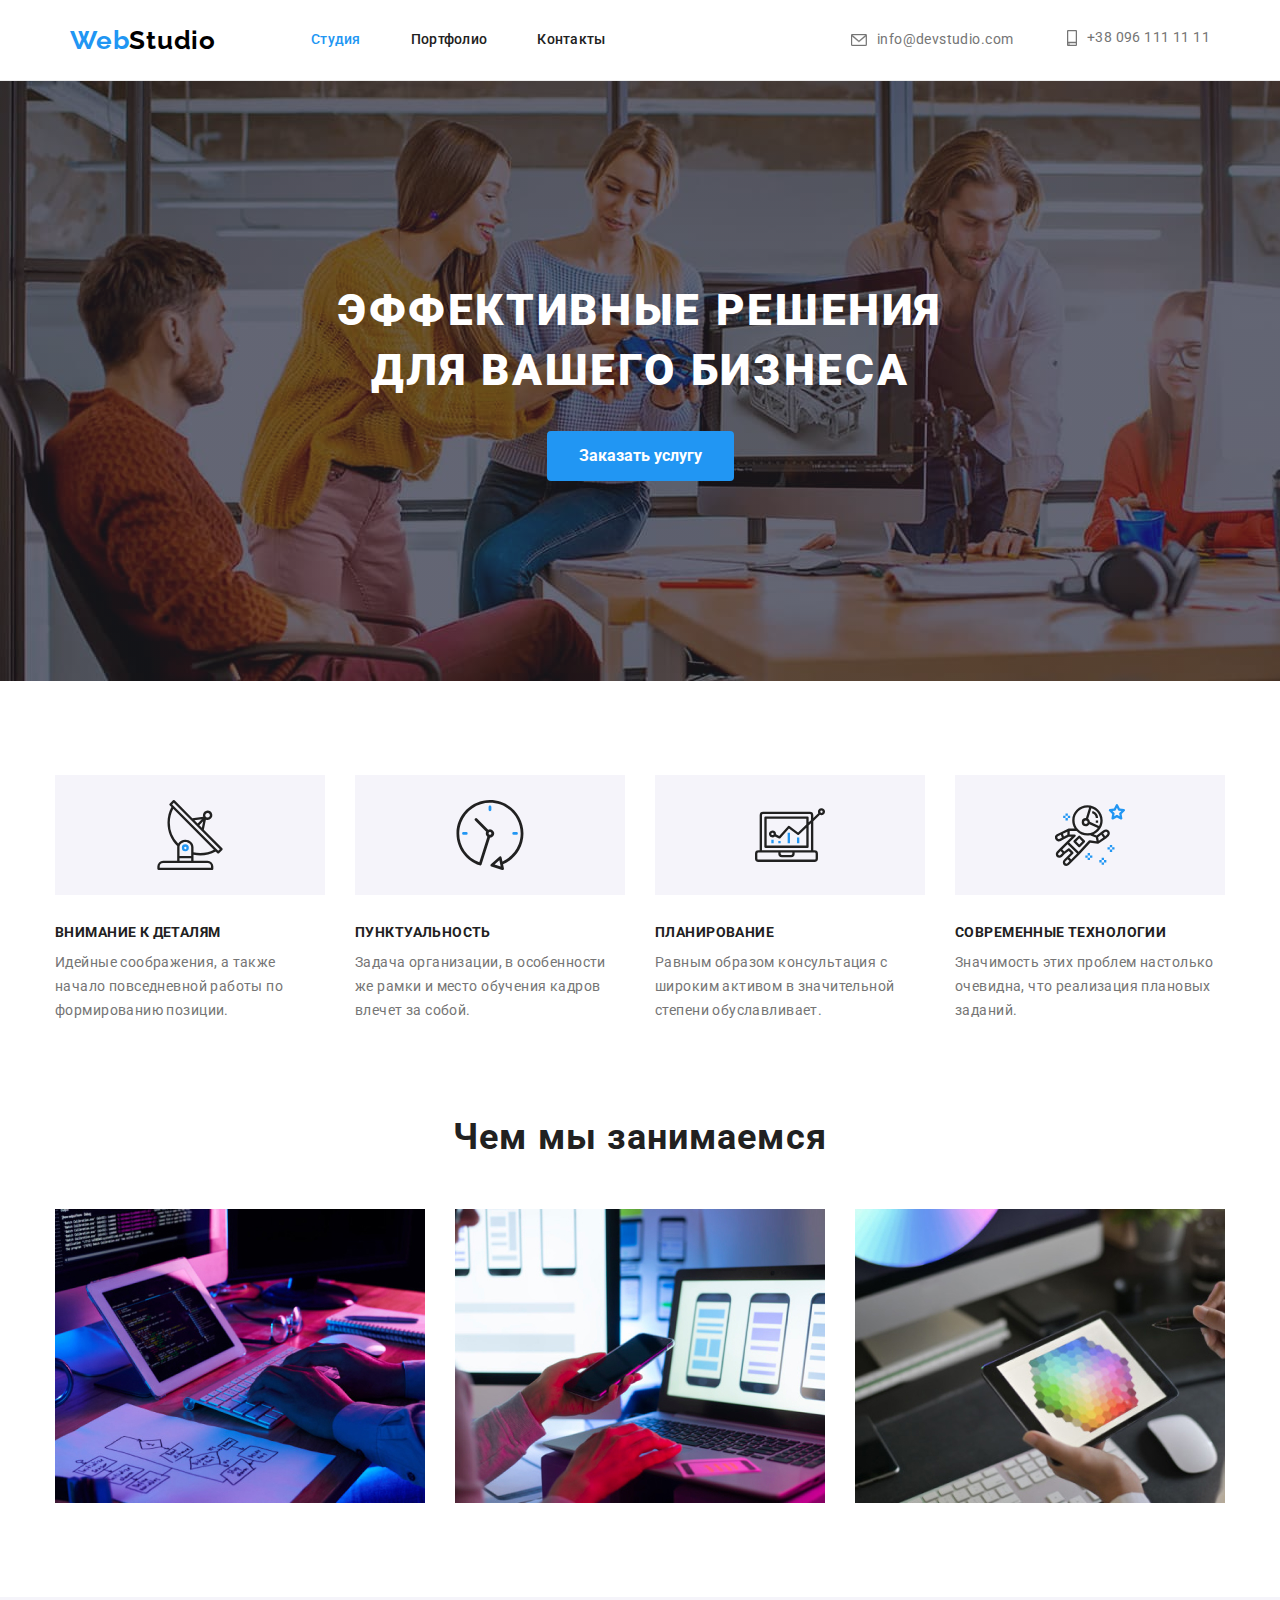
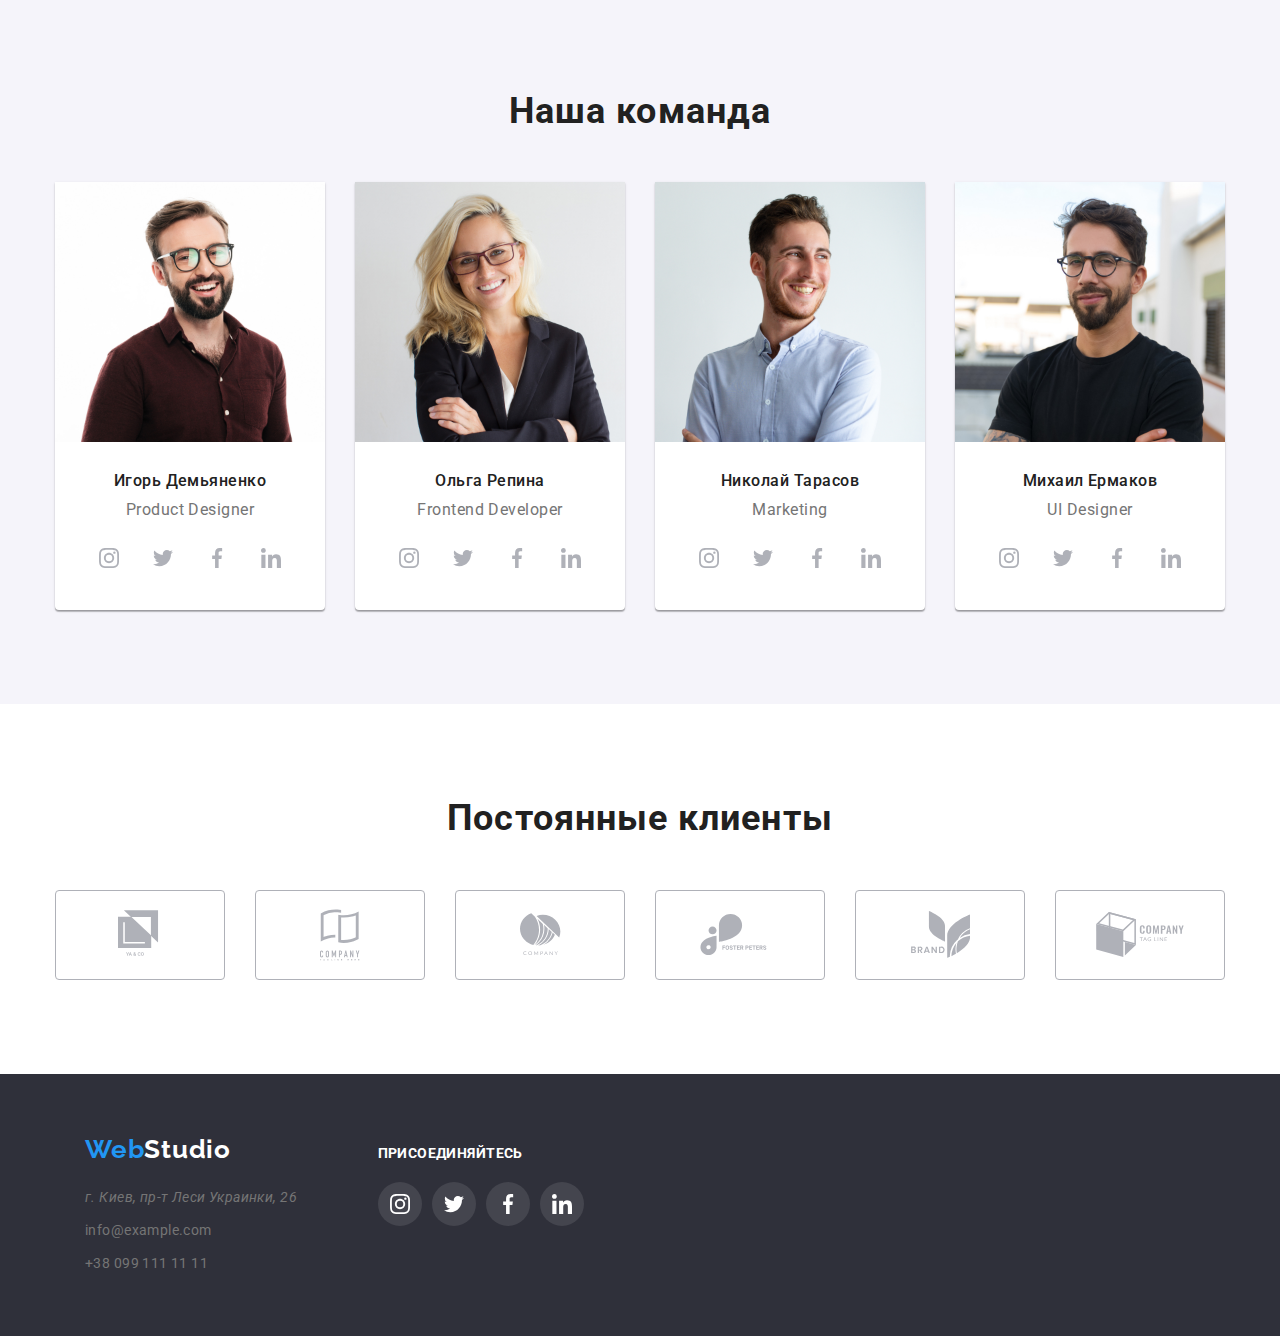
==== index.html @ 5a8d63bb "Initial commit" ====
<!DOCTYPE html>
<html lang="en">
<head>
    <meta charset="UTF-8">
    <meta http-equiv="X-UA-Compatible" content="IE=edge">
    <meta name="viewport" content="width=device-width, initial-scale=1.0">
    <title>Document</title>
    <link rel="preconnect" href="https://fonts.gstatic.com">
    <link href="https://fonts.googleapis.com/css2?family=Raleway:wght@700&family=Roboto:wght@400;500;700;900&display=swap"
        rel="stylesheet">
    <link rel="stylesheet" href="https://cdnjs.cloudflare.com/ajax/libs/modern-normalize/1.0.0/modern-normalize.min.css">    
    <link rel="stylesheet" href="./css/styles.css">
</head>
<body>
    <header class="page-header">
        <div class="container main-nav">
            <nav class="navigation">
            <a class="link-page" href="./index.html">
                <span class="accent">Web</span>Studio
            </a>
                <ul class="site-nav list">
                    <li class="item"><a href="" class="link current">Студия</a></li>
                    <li class="item"><a href="./portfolio.html" class="link">Портфолио</a></li>
                    <li class="item"><a href="" class="link">Контакты</a></li>
                </ul>
            </nav>
                <ul class="site-contacts list">
                    <li class="header-item">
                        <a class="link" href="mailto:info@example.com" >
                        <svg class="icon-svg" width="16px" height="12px">
                            <use href="./images/icons.svg#icon-envelope"></use>
                        </svg>
                        info@devstudio.com</a>
                    </li>
                    <li class="header-item">
                        <a class="link" href="tell:+380991111111" >
                        <svg class="icon-svg" width="10px" height="16px">
                            <use href="./images/icons.svg#icon-smartphone"></use>
                        </svg>
                        +38 096 111 11 11</a>
                    </li>
                </ul>
        </div>
    </header>

    <main>

    <section class="hero">
        <div class="conteiner">
            <div class="hero-content">
                <h1 class="hero-title">Эффективные решения для вашего бизнеса</h1>
                <button class="button">Заказать услугу</button>
            </div>
        </div>
    </section>

    <section class="section">
        <div class="container">
            <ul class="recommendation-list list">
                <li class="first-item">
                <div class="content">
                    <div class="icon-antenna">
                    <svg class="icon">
                        <use href="./images/icons.svg#icon-antenna"></use>
                    </svg>
                    </div>
                    <h2 class="section-title">Внимание к деталям</h2>
                    <p>Идейные соображения, а также начало повседневной работы по формированию позиции.
                    </p>
                </div>
                </li>
                <li class="first-item">
                <div class="content">
                    <div class="icon-antenna">
                        <svg class="icon">
                            <use href="./images/icons.svg#icon-clock"></use>
                        </svg>
                    </div>
                    <h2 class="section-title">Пунктуальность</h2>
                    <p>Задача организации, в особенности же рамки и место обучения кадров влечет за собой.
                    </p>
                </div>
                </li>
                <li class="first-item">
                <div class="content">
                    <div class="icon-antenna">
                        <svg class="icon">
                            <use href="./images/icons.svg#icon-diagram"></use>
                        </svg>
                    </div>
                    <h2 class="section-title">Планирование</h2>
                    <p>Равным образом консультация с широким активом в значительной степени обуславливает.
                    </p>
                </div>
                </li>
                <li class="first-item">
                <div class="content">
                    <div class="icon-antenna">
                        <svg class="icon">
                            <use href="./images/icons.svg#icon-astronaut"></use>
                        </svg>
                    </div>
                    <h2 class="section-title">Современные технологии</h2>
                    <p>Значимость этих проблем настолько очевидна, что реализация плановых заданий.
                    </p>
                </div>
                </li>
            </ul>
        </div>
    </section>

    <section class="fhoto section">
        <div class="container">
            <h2 class="fhoto-title">Чем мы занимаемся</h2>
            <ul class="fhoto-list list">
                <li class="item"><img src="./images/img.jpg" alt="печатает на клавиатуре" width="370"></li>
                <li class="item"><img src="./images/box.jpg" alt="держит телефон в руке" width="370"></li>
                <li class="item"><img src="./images/box2.jpg" alt="картинка на планшете" width="370"></li>
            </ul>
        </div>
    </section>

    <section class="team-fhoto section">
        <div class="container">
        <h2 class="fhoto-title">Наша команда</h2>
        <ul class="team list">
            <li class="item">
                <div class="card-thumb">
                    <img src="./images/i.jpg" alt="фото сотрудника" width="270">
                </div>
                <h3 class="name-title">Игорь Демьяненко</h3>
                <p class="text">Product Designer</p>
                <ul class="list social-icons">
                    <li class="social-icons-item">
                        <a href="" class="social-icons-link" target="_blank" rel="noopener noreferrer">
                            <svg class="icon">
                                <use href="./images/icons.svg#icon-instagram"></use>
                            </svg>
                        </a>
                    </li>
                    <li class="social-icons-item">
                        <a href="" class="social-icons-link" target="_blank" rel="noopener noreferrer">
                            <svg class="icon">
                                <use href="./images/icons.svg#icon-twitter"></use>
                            </svg>
                        </a>
                    </li>
                    <li class="social-icons-item">
                        <a href="" class="social-icons-link" target="_blank" rel="noopener noreferrer">
                            <svg class="icon">
                                <use href="./images/icons.svg#icon-facebook"></use>
                            </svg>
                        </a>
                    </li>
                    <li class="social-icons-item">
                        <a href="" class="social-icons-link" target="_blank" rel="noopener noreferrer">
                            <svg class="icon">
                                <use href="./images/icons.svg#icon-linkedin"></use>
                            </svg>
                        </a>
                    </li>
                </ul>
                    </li>
                    
            <li class="item">
                <div class="card-thumb">
                    <img src="./images/im.jpg" alt="фото сотрудника" width="270">
                </div>
                <h3 class="name-title">Ольга Репина</h3>
                <p class="text">Frontend Developer</p>
                <ul class="list social-icons">
                    <li class="social-icons-item">
                        <a href="" class="social-icons-link" target="_blank" rel="noopener noreferrer">
                            <svg class="icon">
                                <use href="./images/icons.svg#icon-instagram"></use>
                            </svg>
                        </a>
                    </li>
                    <li class="social-icons-item">
                        <a href="" class="social-icons-link" target="_blank" rel="noopener noreferrer">
                            <svg class="icon">
                                <use href="./images/icons.svg#icon-twitter"></use>
                            </svg>
                        </a>
                    </li>
                    <li class="social-icons-item">
                        <a href="" class="social-icons-link" target="_blank" rel="noopener noreferrer">
                            <svg class="icon">
                                <use href="./images/icons.svg#icon-facebook"></use>
                            </svg>
                        </a>
                    </li>
                    <li class="social-icons-item">
                        <a href="" class="social-icons-link" target="_blank" rel="noopener noreferrer">
                            <svg class="icon">
                                <use href="./images/icons.svg#icon-linkedin"></use>
                            </svg>
                        </a>
                    </li>
                </ul>
                    </li>
            <li class="item">
                <div class="card-thumb">
                    <img src="./images/ir.jpg" alt="фото сотрудника" width="270">
                </div>
                <h3 class="name-title">Николай Тарасов</h3>
                <p class="text">Marketing</p>
                <ul class="list social-icons">
                    <li class="social-icons-item">
                        <a href="" class="social-icons-link" target="_blank" rel="noopener noreferrer">
                            <svg class="icon">
                                <use href="./images/icons.svg#icon-instagram"></use>
                            </svg>
                        </a>
                    </li>
                    <li class="social-icons-item">
                        <a href="" class="social-icons-link" target="_blank" rel="noopener noreferrer">
                            <svg class="icon">
                                <use href="./images/icons.svg#icon-twitter"></use>
                            </svg>
                        </a>
                    </li>
                    <li class="social-icons-item">
                        <a href="" class="social-icons-link" target="_blank" rel="noopener noreferrer">
                            <svg class="icon">
                                <use href="./images/icons.svg#icon-facebook"></use>
                            </svg>
                        </a>
                    </li>
                    <li class="social-icons-item">
                        <a href="" class="social-icons-link" target="_blank" rel="noopener noreferrer">
                            <svg class="icon">
                                <use href="./images/icons.svg#icon-linkedin"></use>
                            </svg>
                        </a>
                    </li>
                </ul>
                    </li>
            <li class="item">
                <div class="card-thumb">
                    <img src="./images/imd.jpg" alt="фото сотрудника" width="270">
                </div>
                <h3 class="name-title">Михаил Ермаков</h3>
                <p class="text">UI Designer</p>
                <ul class="list social-icons">
                    <li class="social-icons-item">
                        <a href="" class="social-icons-link" target="_blank" rel="noopener noreferrer">
                            <svg class="icon">
                                <use href="./images/icons.svg#icon-instagram"></use>
                            </svg>
                        </a>
                    </li>
                    <li class="social-icons-item">
                        <a href="" class="social-icons-link" target="_blank" rel="noopener noreferrer">
                            <svg class="icon">
                                <use href="./images/icons.svg#icon-twitter"></use>
                            </svg>
                        </a>
                    </li>
                    <li class="social-icons-item">
                        <a href="" class="social-icons-link" target="_blank" rel="noopener noreferrer">
                            <svg class="icon">
                                <use href="./images/icons.svg#icon-facebook"></use>
                            </svg>
                        </a>
                    </li>
                    <li class="social-icons-item">
                        <a href="" class="social-icons-link" target="_blank" rel="noopener noreferrer">
                            <svg class="icon">
                                <use href="./images/icons.svg#icon-linkedin"></use>
                            </svg>
                        </a>
                    </li>
                </ul>
            </li>
        </ul>
        </div>
    </section>

    <section class="section logo-company">
        <div class="container">
            <h4 class="logo-text">Постоянные клиенты</h4>
            <ul class="list logo-list">
                <li class="item logo-item">
                    <a href="" class="logo-item-link" target="_blank" rel="noopener noreferrer">
                        <svg class="icon" width="44.27px" height="49.23px">
                            <use href="./images/icons.svg#icon-logo"></use>
                        </svg>
                    </a>
                </li>
                <li class="item logo-item">
                    <a href="" class="logo-item-link" target="_blank" rel="noopener noreferrer">
                        <svg class="icon" width="40px" height="52px">
                            <use href="./images/icons.svg#icon-logo2"></use>
                        </svg>
                    </a>
                </li>
                <li class="item logo-item">
                    <a href="" class="logo-item-link" target="_blank" rel="noopener noreferrer">
                        <svg class="icon" width="41px" height="42.6px">
                            <use href="./images/icons.svg#icon-logo3"></use>
                        </svg>
                    </a>
                </li>
                <li class="item logo-item">
                    <a href="" class="logo-item-link" target="_blank" rel="noopener noreferrer">
                        <svg class="icon" width="79.66px" height="42.02px">
                            <use href="./images/icons.svg#icon-logo4"></use>
                        </svg>
                    </a>
                </li>
                <li class="item logo-item">
                    <a href="" class="logo-item-link" target="_blank" rel="noopener noreferrer">
                        <svg class="icon" width="59px" height="47px">
                            <use href="./images/icons.svg#icon-logo5"></use>
                        </svg>
                    </a>
                </li>
                <li class="item logo-item">
                    <a href="" class="logo-item-link" target="_blank" rel="noopener noreferrer">
                        <svg class="icon" width="88.48px" height="45.44px">
                            <use href="./images/icons.svg#icon-logo6"></use>
                        </svg>
                    </a>
                </li>
            </ul>
        </div>
    </section>
    </main>

    <footer class="footer">
        <div class="container">
            <ul class="card-set">
                <div class="first-container positive">
                    <div class="footer-container">
                        <a href="WebStudio" class="footer-link"><span class="accent">Web</span>Studio</a>
                    </div>
            
                    <address class="address">г. Киев, пр-т Леси Украинки, 26</address>
                    <ul class="site-contacts list">
                        <li class="contacts-item"><a href="mailto:info@example.com" class="link">info@example.com</a></li>
                        <li class="contacts-item"><a href="tell:+380991111111" class="link">+38 099 111 11 11</a></li>
                    </ul>
                </div>
                <div class="appeal positive">
                    <h6 class="appeal-text">присоединяйтесь</h6>
                    <ul class="list social-icons">
                        <li class="social-icons-item">
                            <a href="" class="social-icons-link" target="_blank" rel="noopener noreferrer">
                                <svg class="icon">
                                    <use href="./images/icons.svg#icon-instagram"></use>
                                </svg>
                            </a>
                        </li>
                        <li class="social-icons-item">
                            <a href="" class="social-icons-link" target="_blank" rel="noopener noreferrer">
                                <svg class="icon">
                                    <use href="./images/icons.svg#icon-twitter"></use>
                                </svg>
                            </a>
                        </li>
                        <li class="social-icons-item">
                            <a href="" class="social-icons-link" target="_blank" rel="noopener noreferrer">
                                <svg class="icon">
                                    <use href="./images/icons.svg#icon-facebook"></use>
                                </svg>
                            </a>
                        </li>
                        <li class="social-icons-item">
                            <a href="" class="social-icons-link" target="_blank" rel="noopener noreferrer">
                                <svg class="icon">
                                    <use href="./images/icons.svg#icon-linkedin"></use>
                                </svg>
                            </a>
                        </li>
                    </ul>
                </div>
            </ul>
        </div>                             
    </footer>
</body>
</html>
---- css/styles.css ----
:root {
  --primary-text-color: #757575;
  --title-text-color: #212121;
  --accent-color: #2196f3;
  --primary-white-color: #ffffff;
  --secondary-bg-color: #f5f4fa;
  --dark-bg-color: #2f303a;

  --title-font: 'Roboto', sans-serif;
}

body {
  font-family: 'Roboto', sans-serif;
  font-style: normal;
  font-size: 14px;
  line-height: 1.71;
  letter-spacing: 0.03em;
  background-color: var(--primary-white-color);
  color: var(--primary-text-color);
}

ul {
  list-style: none;
}

h1,
h2,
h3,
h4,
h5,
h6,
p {
  margin-top: 0;
  margin-bottom: 0;
}

img {
  display: block;
  max-width: 100%;
}

.section {
  padding-top: 94px;
  padding-bottom: 94px;
}

/* Утилиты */
.list,
.portfolio-items {
  padding: 0;
  margin: 0;
}

.link {
  display: flex;
  align-items: center;
  text-decoration: none;
}

.container {
  margin-left: auto;
  margin-right: auto;
  width: 1200px;
  padding-left: 15px;
  padding-right: 15px;
}

.page-header {
  border-bottom: solid 1px #ececec;
}

.link-page {
  text-decoration: none;
  font-family: Raleway;
  font-weight: 700;
  font-size: 26px;
  line-height: 31px;
  letter-spacing: 0.03em;
  color: #000000;
}

.accent {
  color: var(--accent-color);
}

.main-nav {
  display: flex;
  width: 1170px;
  min-height: 80px;
  align-items: center;
  justify-content: space-between;
}

.navigation {
  display: flex;
  align-items: center;
}

.link-page {
  margin-right: 95px;
}

.site-nav {
  display: flex;
}

.site-nav .item:not(:last-child) {
  margin-right: 50px;
}

.site-contacts .item:not(:last-child) {
  margin-right: 50px;
}

.site-nav .link {
  font-weight: 500;
  font-size: 14px;
  line-height: 1.14;
  letter-spacing: 0.02em;
  color: var(--title-text-color);
}

.site-nav .link:hover,
.site-nav .link:focus {
  color: var(--accent-color);
}

.site-nav .link.current {
  color: var(--accent-color);
}

.site-contacts .link:hover,
.site-contacts .link:focus {
  color: var(--accent-color);
}

.site-contacts .link {
  color: inherit;
}

.link .icon-svg {
  display: inline-flex;
  margin-right: 10px;
  stroke: var(--primary-text-color);
}

.link:hover .icon-svg,
.link:focus .icon-svg {
  stroke: var(--accent-color);
}

.header-item {
  display: inline-flex;
}

.header-item:not(:last-child) {
  margin-right: 50px;
}

.hero {
  display: flex;
  justify-content: center;
  align-items: center;
  margin-bottom: 0;
  text-align: center;

  max-width: 1600px;
  height: 600px;
  margin-left: auto;
  margin-right: auto;
  background: #c4c4c4;
  background-image: linear-gradient(
      to right,
      rgba(47, 48, 58, 0.4),
      rgba(47, 48, 58, 0.4)
    ),
    url('../images/hero.jpg');
}

.hero-content {
  max-width: 700px;
}

.hero-title {
  margin-top: 0;
  margin-bottom: 30px;

  font-family: var(--title-font);
  font-weight: 900;
  font-size: 44px;
  line-height: 1.36;
  letter-spacing: 0.06em;
  text-transform: uppercase;
  color: var(--primary-white-color);
}

.recommendation-list {
  display: flex;
  width: 1170px;
  justify-content: space-between;
}

.icon-antenna {
  display: inline-flex;
  align-items: center;
  justify-content: center;
  margin-bottom: 30px;
  width: 270px;
  height: 120px;
  background-color: var(--secondary-bg-color);
}

.icon-antenna .icon {
  width: 70px;
  height: 70px;
}

.first-item {
  display: flex;
  width: 270px;
}

.section-title {
  margin-bottom: 10px;

  font-family: var(--title-font);
  font-weight: 700;
  font-size: 14px;
  line-height: 1.14;
  letter-spacing: 0.03em;
  text-transform: uppercase;
  color: var(--title-text-color);
}

.fhoto {
  padding-top: 0;
}

.fhoto-list {
  display: flex;
}

.fhoto-list .item:not(:last-child) {
  margin-right: 30px;
}

.team-fhoto {
  background-color: var(--secondary-bg-color);
}

.fhoto-title {
  text-align: center;
  margin-bottom: 50px;

  font-family: Roboto;
  font-weight: 700;
  font-size: 36px;
  line-height: 1.16;
  letter-spacing: 0.03em;
  color: var(--title-text-color);
}

.team {
  display: flex;
}

.team > .item {
  box-shadow: 0px 1px 3px rgba(0, 0, 0, 0.12), 0px 1px 1px rgba(0, 0, 0, 0.14),
    0px 2px 1px rgba(0, 0, 0, 0.2);
  border-radius: 0px 0px 4px 4px;
  background-color: #ffffff;
}

.team .item:not(:last-child) {
  margin-right: 30px;
}

.card-thumb {
  margin-bottom: 30px;
}

.name-title {
  text-align: center;
  margin-bottom: 10px;

  font-weight: 500;
  font-size: 16px;
  line-height: 1.18;
  letter-spacing: 0.03em;
  color: var(--title-text-color);
}

.text {
  text-align: center;
  margin-bottom: 16px;

  font-weight: 400;
  font-size: 16px;
  line-height: 1.18;
  letter-spacing: 0.03em;
  color: var(--primary-text-color);
}

.social-icons {
  display: flex;
  justify-content: center;
  margin-bottom: 30px;
}

.social-icons-link {
  display: flex;
  justify-content: center;
  align-items: center;
  width: 44px;
  height: 44px;
  border-radius: 50%;

  background: rgba(255, 255, 255, 0.1);
}

.social-icons-link:hover {
  background-color: var(--accent-color);
}

.social-icons-item:not(:last-child) {
  margin-right: 10px;
}

.social-icons .icon {
  width: 20px;
  height: 20px;
  fill: #afb1b8;
}

.social-icons-link:hover .icon {
  fill: #ffffff;
}

.social-icons-link:focus .icon {
  fill: var(--accent-color);
}

.button {
  font-family: Roboto;
  font-weight: 700;
  font-size: 16px;
  line-height: 1.87;
  display: inline-block;
  border-radius: 4px;
  padding: 10px 32px;
  color: var(--primary-white-color);
  background-color: var(--accent-color);
  cursor: pointer;
  border: none;
}

.secondary-button {
  font-family: Roboto;
  font-weight: 500;
  font-size: 16px;
  line-height: 1.62;
  letter-spacing: 0.03em;
  border-radius: 4px;
  padding: 6px 22px;
  color: var(--title-text-color);
  cursor: pointer;
  border: none;
}

.secondary-button:hover {
  color: var(--primary-white-color);
  background-color: var(--accent-color);
  box-shadow: 0px 3px 1px rgba(0, 0, 0, 0.1), 0px 1px 2px rgba(0, 0, 0, 0.08),
    0px 2px 2px rgba(0, 0, 0, 0.12);
}

.logo-text {
  margin-bottom: 50px;

  font-family: var(--title-font);
  font-style: normal;
  font-weight: 700;
  font-size: 36px;
  line-height: 1.16;
  text-align: center;
  letter-spacing: 0.03em;

  color: #212121;
}

.logo-list {
  display: inline-flex;
}

.logo-item:not(:last-child) {
  margin-right: 30px;
}

.logo-item-link {
  display: flex;
  justify-content: center;
  align-items: center;
  width: 170px;
  height: 90px;
  box-sizing: border-box;
  border: 1px solid currentColor;
  border-radius: 4px;
  color: #afb1b8;
}

.logo-item-link:hover {
  color: var(--accent-color);
}

.logo-item:hover .icon {
  fill: var(--accent-color);
}

.logo-item .icon {
  display: inline-flex;
  justify-content: center;
  align-items: center;

  fill: #afb1b8;
}

.footer {
  padding: 60px 0;
  background-color: var(--dark-bg-color);
}

.appeal > .social-icons {
  margin-bottom: 0;
  justify-content: flex-start;
}

.appeal > .social-icons .icon {
  fill: #ffffff;
}

.appeal-text {
  margin-bottom: 20px;

  font-weight: 700;
  font-size: 14px;
  line-height: 1.14;
  letter-spacing: 0.03em;
  text-transform: uppercase;

  color: #ffffff;
}

.card-set {
  padding: 0;
  margin: 0;
  display: flex;
  flex-wrap: wrap;
  /* margin-left: -30px; */
}

/* .card-set > .first-container {
  margin-left: 0;
} */

.first-container {
  width: 25%;
}

.appeal {
  margin-top: 12px;
  width: 25%;
}

.positive {
  flex-basis: calc((100% - 30px * 4) / 4);
  margin-left: 30px;
}

.footer-container {
  margin-bottom: 20px;
}

.footer-link {
  text-decoration: none;
  font-family: Raleway;
  font-weight: 700;
  font-size: 26px;
  line-height: 31px;
  letter-spacing: 0.03em;
  color: #ffffff;
}

.address {
  margin-bottom: 9px;
}

.contacts-item:not(:last-child) {
  margin-bottom: 9px;
}

.site-options .conteiner-menu {
  text-align: center;
}

.ghost {
  display: none;
}

.options {
  display: inline-flex;
  margin-bottom: 50px;
}

.options-item:not(:last-child) {
  margin-right: 8px;
}

.card-content {
  padding: 20px 24px;
}

.card-heading {
  margin-bottom: 4px;

  font-weight: 700;
  font-size: 18px;
  line-height: 2;
  letter-spacing: 0.06em;
  color: var(--title-text-color);
}

.card-text {
  font-weight: 400;
  font-size: 16px;
  line-height: 1.87;
  letter-spacing: 0.03em;
  color: var(--primary-text-color);
}

.grid {
  display: flex;
  flex-wrap: wrap;
  margin-left: -30px;
  margin-top: -30px;
}

.grid-items {
  flex-basis: calc((100% - 30px * 3) / 3);
  margin-left: 30px;
  margin-top: 30px;
}

.grid-items:hover {
  box-shadow: 0px 1px 1px rgba(0, 0, 0, 0.12), 0px 4px 4px rgba(0, 0, 0, 0.06),
    1px 4px 6px rgba(0, 0, 0, 0.16);
  cursor: pointer;
}

.card-content {
  border: solid 1px #eeeeee;
}
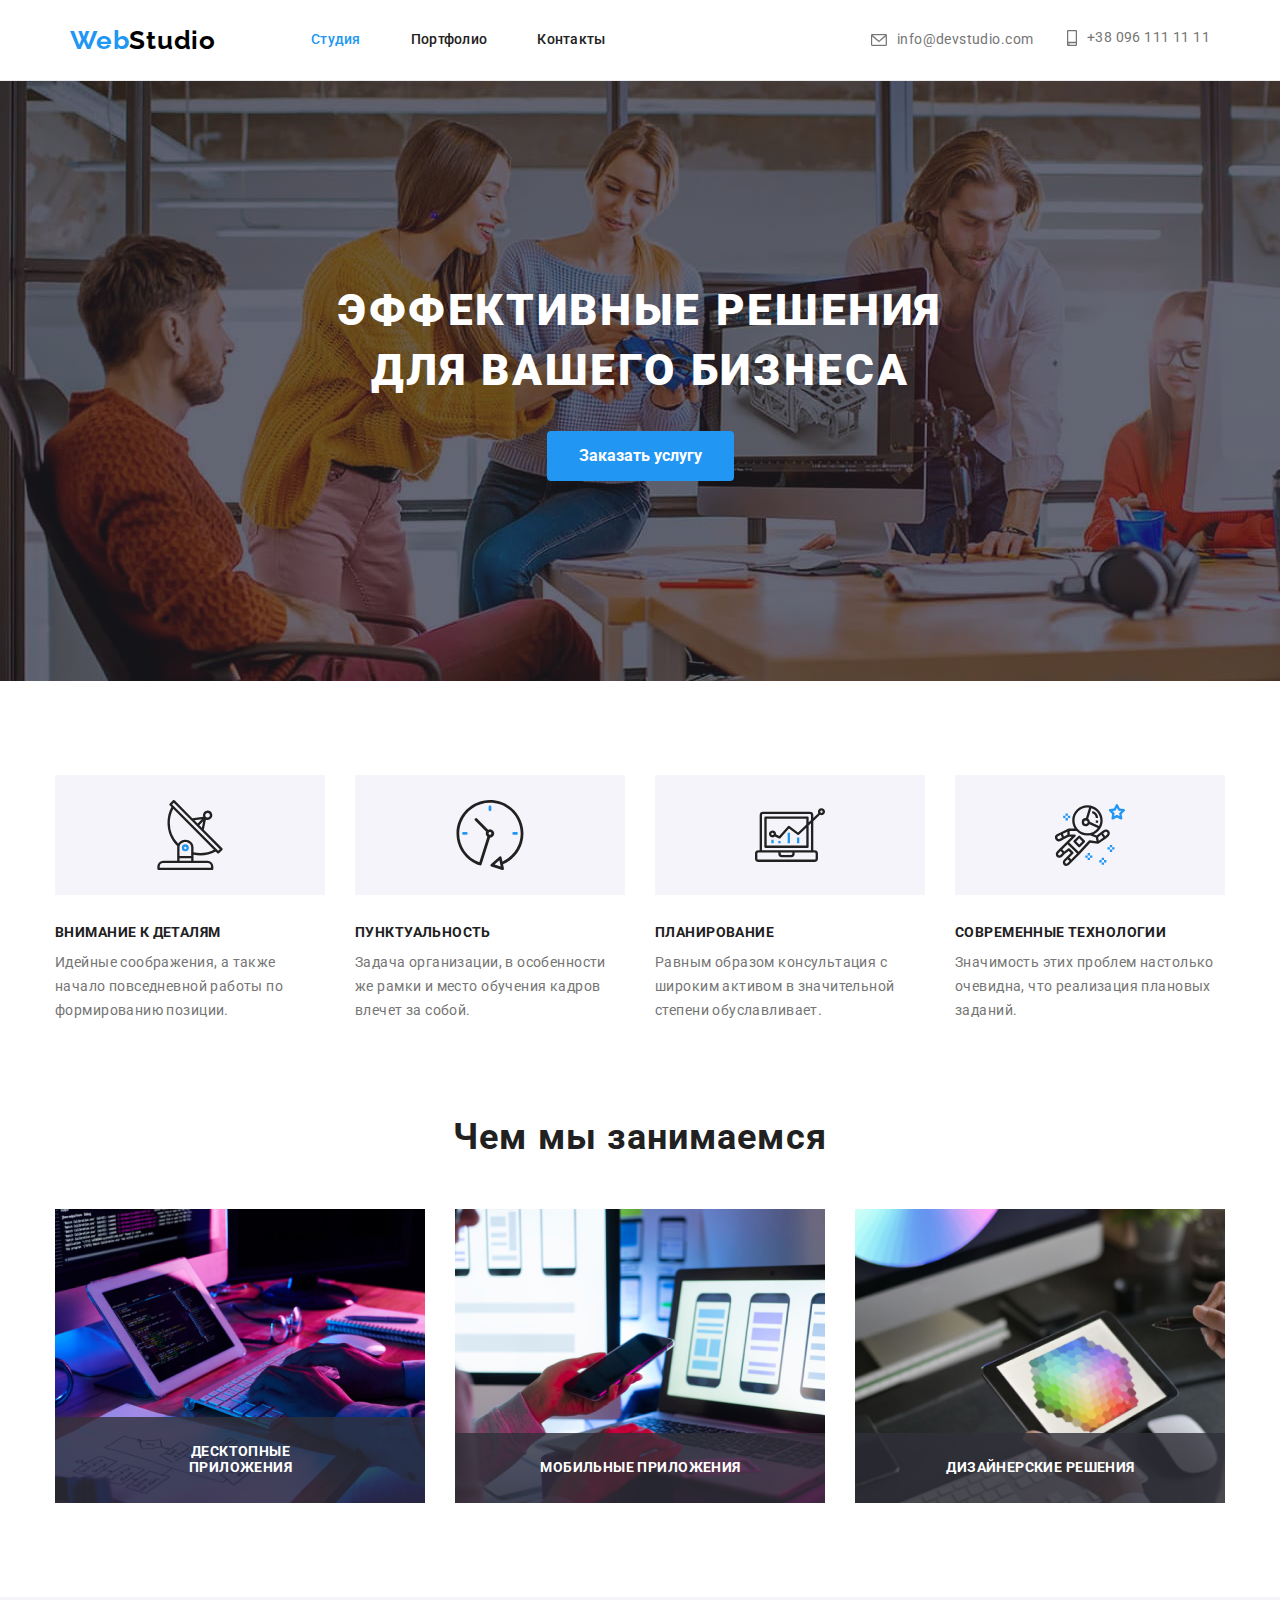
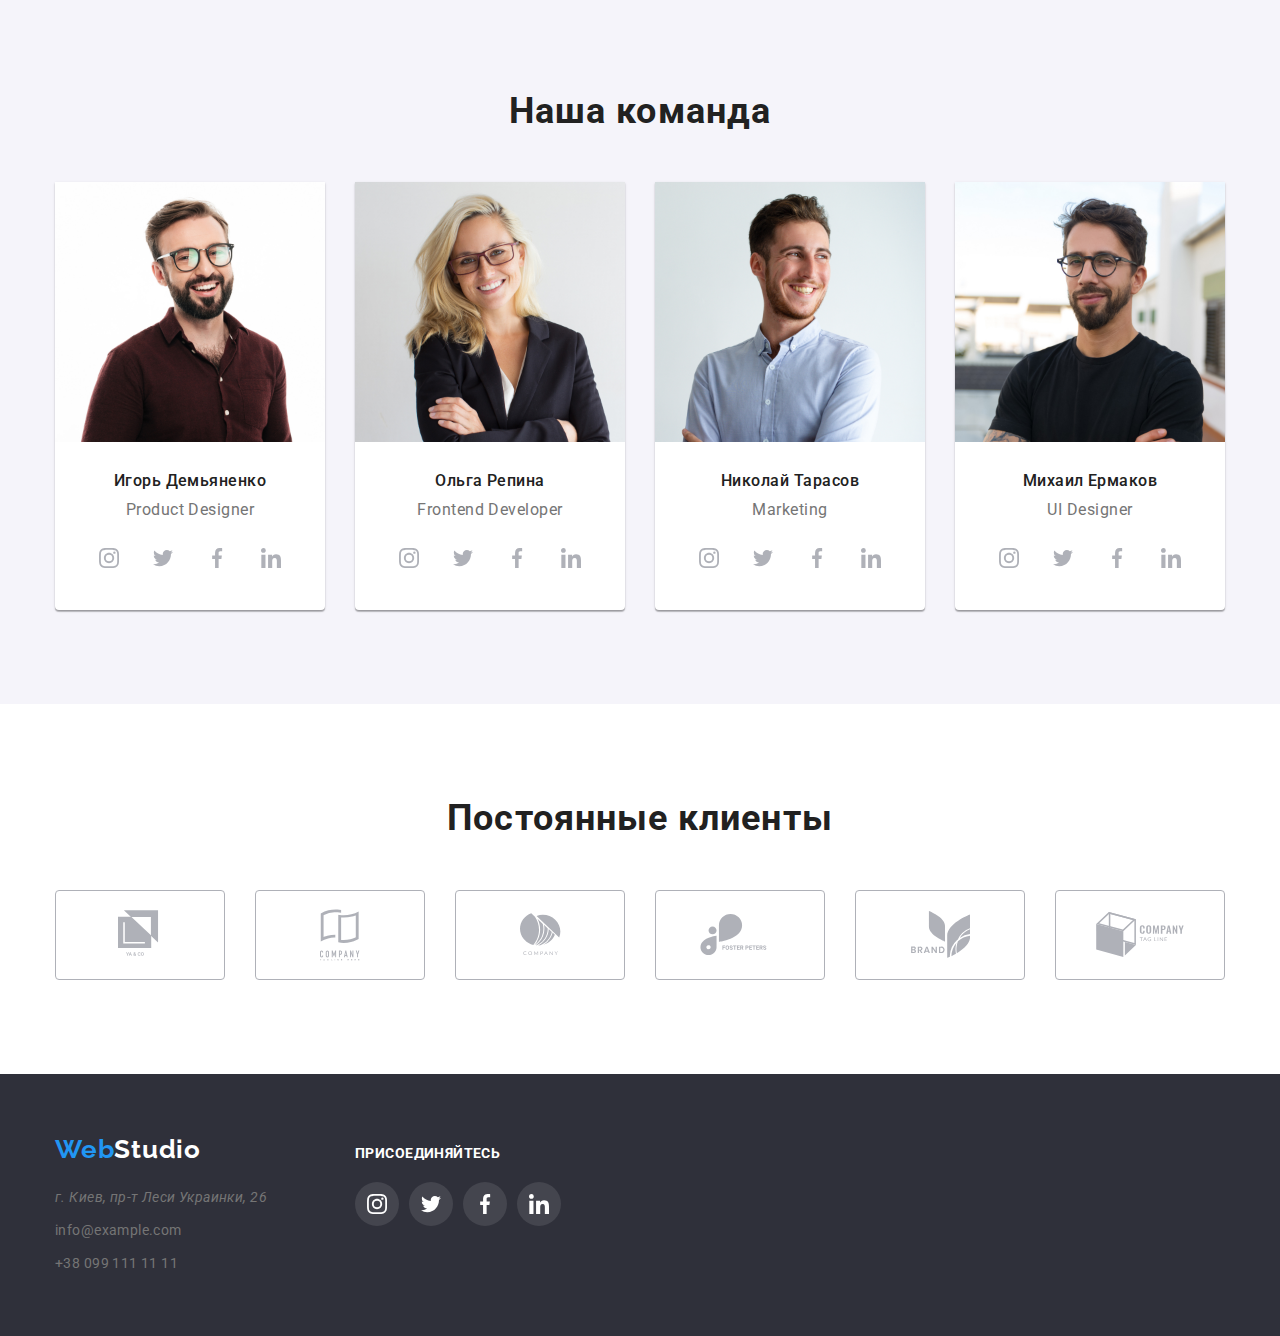
==== commit d3654cc6: "не работает формула" ====
--- a/index.html
+++ b/index.html
@@ -19,9 +19,9 @@
                 <span class="accent">Web</span>Studio
             </a>
                 <ul class="site-nav list">
-                    <li class="item"><a href="" class="link current">Студия</a></li>
-                    <li class="item"><a href="./portfolio.html" class="link">Портфолио</a></li>
-                    <li class="item"><a href="" class="link">Контакты</a></li>
+                    <li class="site-nav-item"><a href="" class="link current">Студия</a></li>
+                    <li class="site-nav-item"><a href="./portfolio.html" class="link">Портфолио</a></li>
+                    <li class="site-nav-item"><a href="" class="link">Контакты</a></li>
                 </ul>
             </nav>
                 <ul class="site-contacts list">
@@ -113,9 +113,15 @@
         <div class="container">
             <h2 class="fhoto-title">Чем мы занимаемся</h2>
             <ul class="fhoto-list list">
-                <li class="item"><img src="./images/img.jpg" alt="печатает на клавиатуре" width="370"></li>
-                <li class="item"><img src="./images/box.jpg" alt="держит телефон в руке" width="370"></li>
-                <li class="item"><img src="./images/box2.jpg" alt="картинка на планшете" width="370"></li>
+                <li class="fhoto-item"><img src="./images/img.jpg" alt="печатает на клавиатуре" width="370">
+                    <h2 class="about">Десктопные приложения</h2>
+                </li>
+                <li class="fhoto-item"><img src="./images/box.jpg" alt="держит телефон в руке" width="370">
+                    <h2 class="about">Мобильные приложения</h2>
+                </li>
+                <li class="fhoto-item"><img src="./images/box2.jpg" alt="картинка на планшете" width="370">
+                    <h2 class="about">Дизайнерские решения</h2>
+                </li>
             </ul>
         </div>
     </section>
--- a/css/styles.css
+++ b/css/styles.css
@@ -104,13 +104,13 @@
   display: flex;
 }
 
-.site-nav .item:not(:last-child) {
+.site-nav .site-nav-item:not(:last-child) {
   margin-right: 50px;
 }
 
-.site-contacts .item:not(:last-child) {
+/* .site-contacts .item:not(:last-child) {
   margin-right: 50px;
-}
+} */
 
 .site-nav .link {
   font-weight: 500;
@@ -154,7 +154,7 @@
 }
 
 .header-item:not(:last-child) {
-  margin-right: 50px;
+  margin-right: 30px;
 }
 
 .hero {
@@ -240,7 +240,28 @@
   display: flex;
 }
 
-.fhoto-list .item:not(:last-child) {
+.fhoto-item {
+  position: relative;
+}
+
+.about {
+  position: absolute;
+  bottom: 0;
+  width: 100%;
+  padding: 27px 82px 27px 83px;
+
+  font-weight: 700;
+  font-size: 14px;
+  line-height: 1.14;
+  text-align: center;
+  letter-spacing: 0.03em;
+  text-transform: uppercase;
+
+  color: #ffffff;
+  background-color: rgba(47, 48, 58, 0.8);
+}
+
+.fhoto-list .fhoto-item:not(:last-child) {
   margin-right: 30px;
 }
 
@@ -455,12 +476,8 @@
   margin: 0;
   display: flex;
   flex-wrap: wrap;
-  /* margin-left: -30px; */
-}
-
-/* .card-set > .first-container {
-  margin-left: 0;
-} */
+  margin-left: -30px;
+}
 
 .first-container {
   width: 25%;
@@ -537,6 +554,28 @@
   color: var(--primary-text-color);
 }
 
+.overlay-thumb {
+  position: relative;
+}
+
+.overlay-content {
+  position: absolute;
+  top: 50%;
+  left: 50%;
+  transform: translate(-50%, -50%);
+  width: 100%;
+  height: 100%;
+}
+
+.overlay-text {
+  font-weight: 400;
+  font-size: 18px;
+  line-height: 1.56;
+  letter-spacing: 0.03em;
+
+  color: red;
+}
+
 .grid {
   display: flex;
   flex-wrap: wrap;
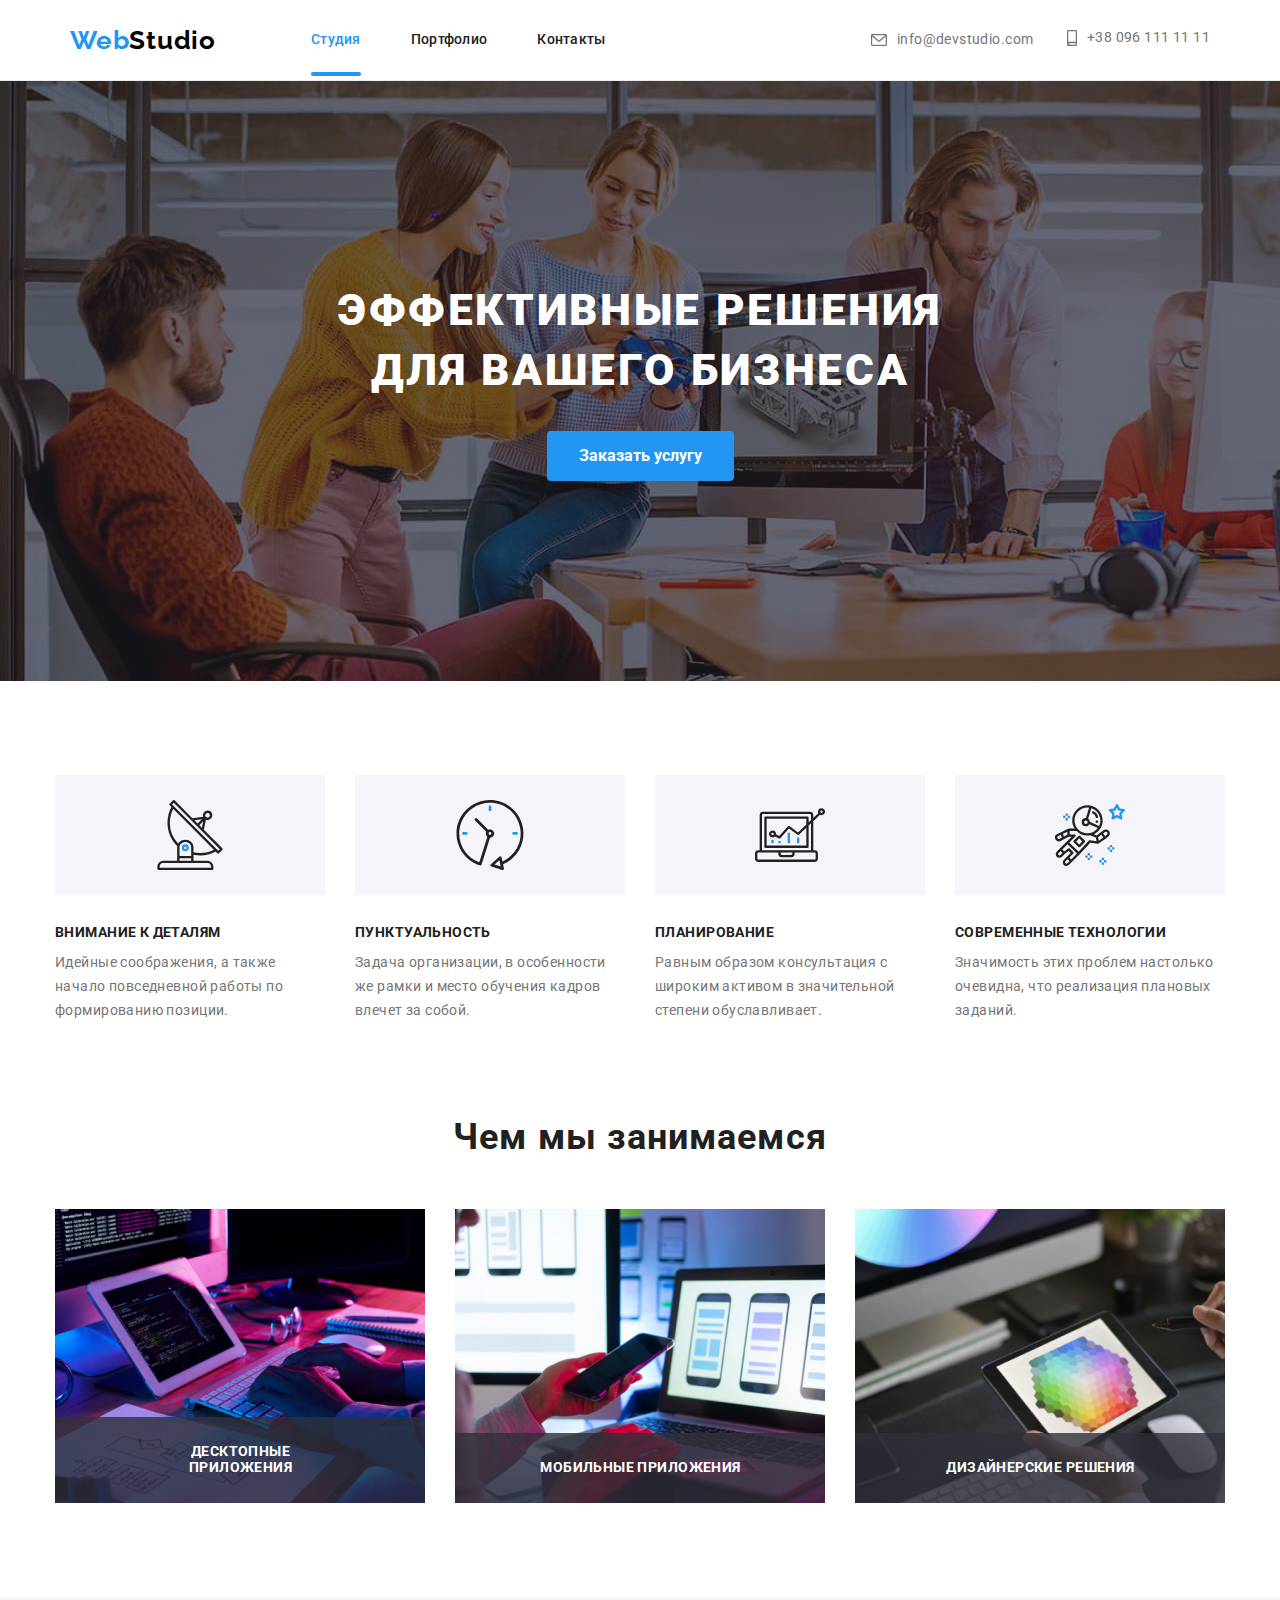
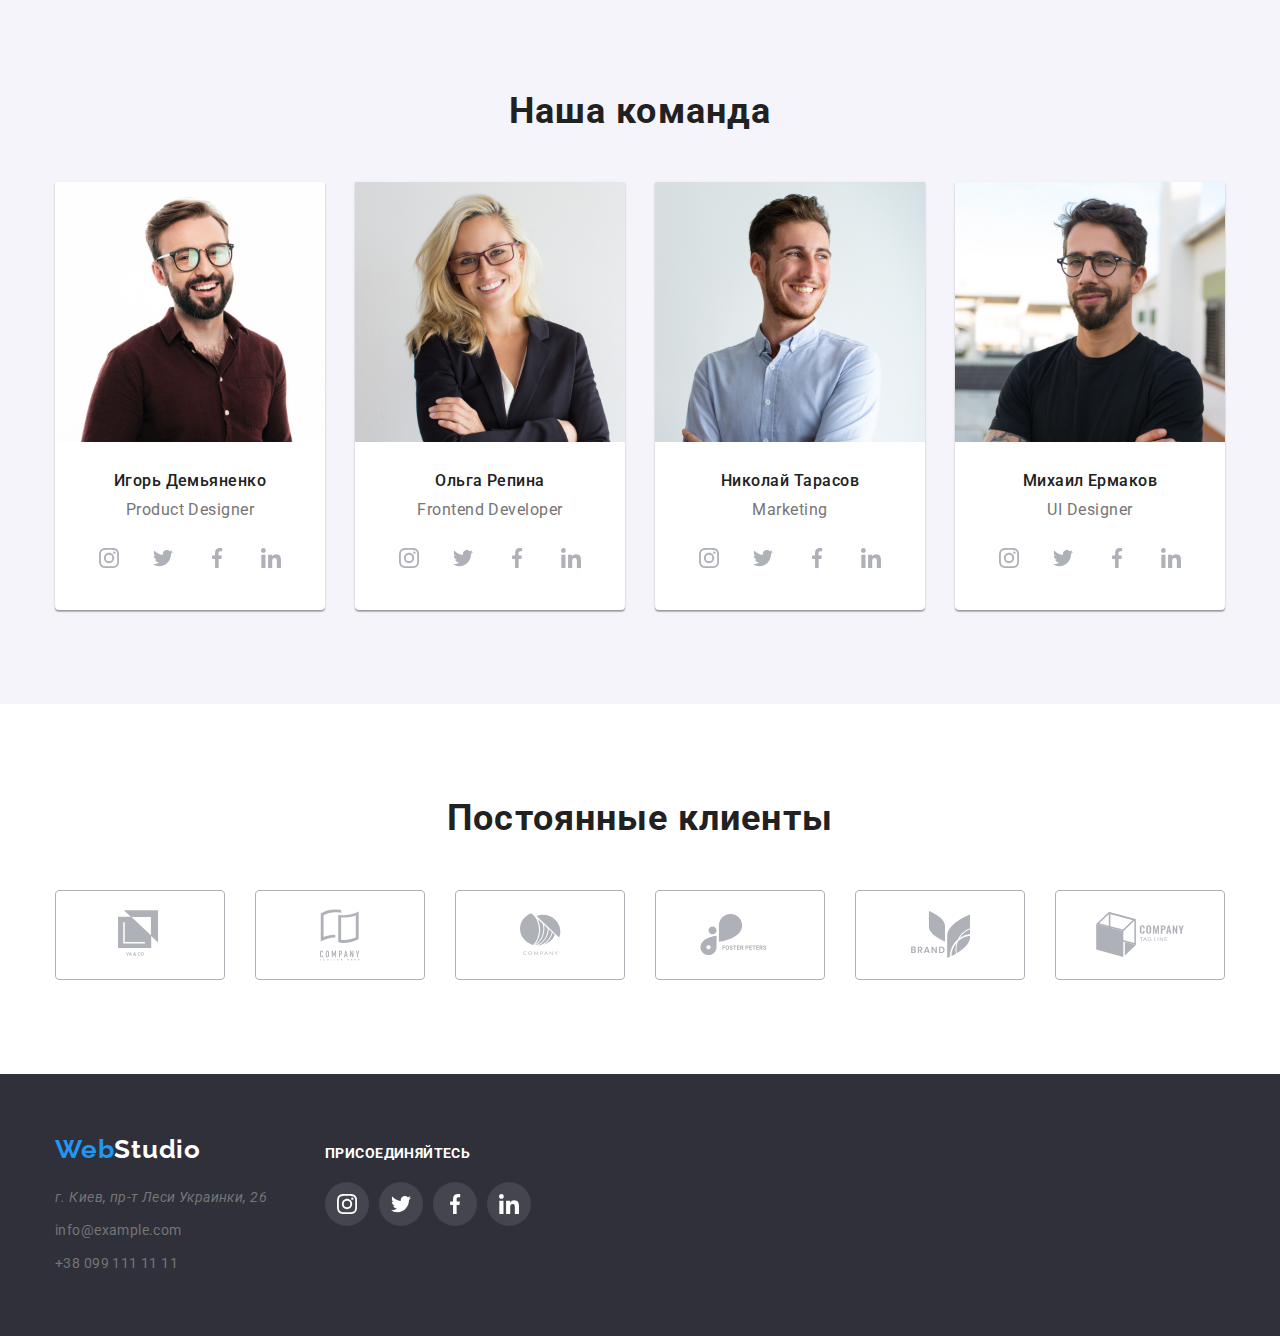
==== commit 8f6999ea: "сделал модалку" ====
--- a/index.html
+++ b/index.html
@@ -49,7 +49,7 @@
         <div class="conteiner">
             <div class="hero-content">
                 <h1 class="hero-title">Эффективные решения для вашего бизнеса</h1>
-                <button class="button">Заказать услугу</button>
+                <button class="button" data-modal-open>Заказать услугу</button>
             </div>
         </div>
     </section>
@@ -384,5 +384,15 @@
             </ul>
         </div>                             
     </footer>
+    <div class="backdrop is-hidden" data-modal>
+        <div class="modal">
+            <button class="btn-close" data-modal-close>
+                <svg width="18px" height="18px">
+                    <use href="./images/icons.svg#icon-close"></use>
+                </svg>
+            </button>
+        </div>
+    </div>
+    <script src="./js/script.js"></script>
 </body>
 </html>--- a/css/styles.css
+++ b/css/styles.css
@@ -118,6 +118,21 @@
   line-height: 1.14;
   letter-spacing: 0.02em;
   color: var(--title-text-color);
+}
+
+.site-nav .link.current {
+  position: relative;
+}
+
+.site-nav .link.current::after {
+  content: '';
+  position: absolute;
+  bottom: -28px;
+  left: 0;
+  width: 100%;
+  height: 4px;
+  background-color: var(--accent-color);
+  border-radius: 2px;
 }
 
 .site-nav .link:hover,
@@ -472,11 +487,12 @@
 }
 
 .card-set {
+  /* justify-content: space-between; */
   padding: 0;
   margin: 0;
   display: flex;
   flex-wrap: wrap;
-  margin-left: -30px;
+  /* margin-left: -30px; */
 }
 
 .first-container {
@@ -489,9 +505,13 @@
 }
 
 .positive {
-  flex-basis: calc((100% - 30px * 4) / 4);
-  margin-left: 30px;
-}
+  flex-basis: calc((50% - 45px) / 2);
+  /* margin-left: 30px; */
+}
+
+/* .positive:last-child {
+  flex-basis: calc(50% - 15px);
+} */
 
 .footer-container {
   margin-bottom: 20px;
@@ -556,45 +576,102 @@
 
 .overlay-thumb {
   position: relative;
+  overflow: hidden;
 }
 
 .overlay-content {
+  position: absolute;
+  top: 0;
+  left: 0;
+  display: flex;
+  align-items: center;
+  width: 100%;
+  height: 100%;
+  opacity: 0;
+
+  transform: translateY(100%);
+  transition: transform 250ms cubic-bezier(0.4, 0, 0.2, 1);
+  opacity: 250ms cubic-bezier(0.4, 0, 0.2, 1);
+}
+
+.overlay-text {
+  font-weight: 400;
+  font-size: 18px;
+  line-height: 1.56;
+  letter-spacing: 0.03em;
+  padding: 24px;
+
+  color: #ffffff;
+}
+
+.grid {
+  display: flex;
+  flex-wrap: wrap;
+  margin-left: -30px;
+  margin-top: -30px;
+}
+
+.grid-items {
+  flex-basis: calc((100% - 30px * 3) / 3);
+  margin-left: 30px;
+  margin-top: 30px;
+}
+
+.grid-items:hover .overlay-content {
+  opacity: 1;
+  transform: translateY(0);
+  background-color: rgba(33, 150, 243, 0.9);
+}
+
+.grid-items:hover {
+  box-shadow: 0px 1px 1px rgba(0, 0, 0, 0.12), 0px 4px 4px rgba(0, 0, 0, 0.06),
+    1px 4px 6px rgba(0, 0, 0, 0.16);
+  cursor: pointer;
+}
+
+.card-content {
+  border: solid 1px #eeeeee;
+}
+
+.backdrop {
+  position: fixed;
+  top: 0;
+  left: 0;
+  width: 100%;
+  height: 100%;
+  background-color: rgba(0, 0, 0, 0.2);
+}
+
+.backdrop.is-hidden {
+  opacity: 0;
+  visibility: hidden;
+  pointer-events: none;
+}
+
+.modal {
   position: absolute;
   top: 50%;
   left: 50%;
   transform: translate(-50%, -50%);
   width: 100%;
-  height: 100%;
-}
-
-.overlay-text {
-  font-weight: 400;
-  font-size: 18px;
-  line-height: 1.56;
-  letter-spacing: 0.03em;
-
-  color: red;
-}
-
-.grid {
-  display: flex;
-  flex-wrap: wrap;
-  margin-left: -30px;
-  margin-top: -30px;
-}
-
-.grid-items {
-  flex-basis: calc((100% - 30px * 3) / 3);
-  margin-left: 30px;
-  margin-top: 30px;
-}
-
-.grid-items:hover {
-  box-shadow: 0px 1px 1px rgba(0, 0, 0, 0.12), 0px 4px 4px rgba(0, 0, 0, 0.06),
-    1px 4px 6px rgba(0, 0, 0, 0.16);
-  cursor: pointer;
-}
-
-.card-content {
-  border: solid 1px #eeeeee;
-}
+  max-width: 528px;
+  min-height: 581px;
+  padding: 8px 8px;
+  background-color: #ffffff;
+  box-shadow: 0px 1px 3px rgba(0, 0, 0, 0.12), 0px 1px 1px rgba(0, 0, 0, 0.14),
+    0px 2px 1px rgba(0, 0, 0, 0.2);
+  border-radius: 4px;
+}
+
+.btn-close {
+  position: absolute;
+  top: 8px;
+  right: 8px;
+  display: flex;
+  justify-content: center;
+  align-items: center;
+  width: 30px;
+  height: 30px;
+  border: none;
+  border-radius: 50%;
+}
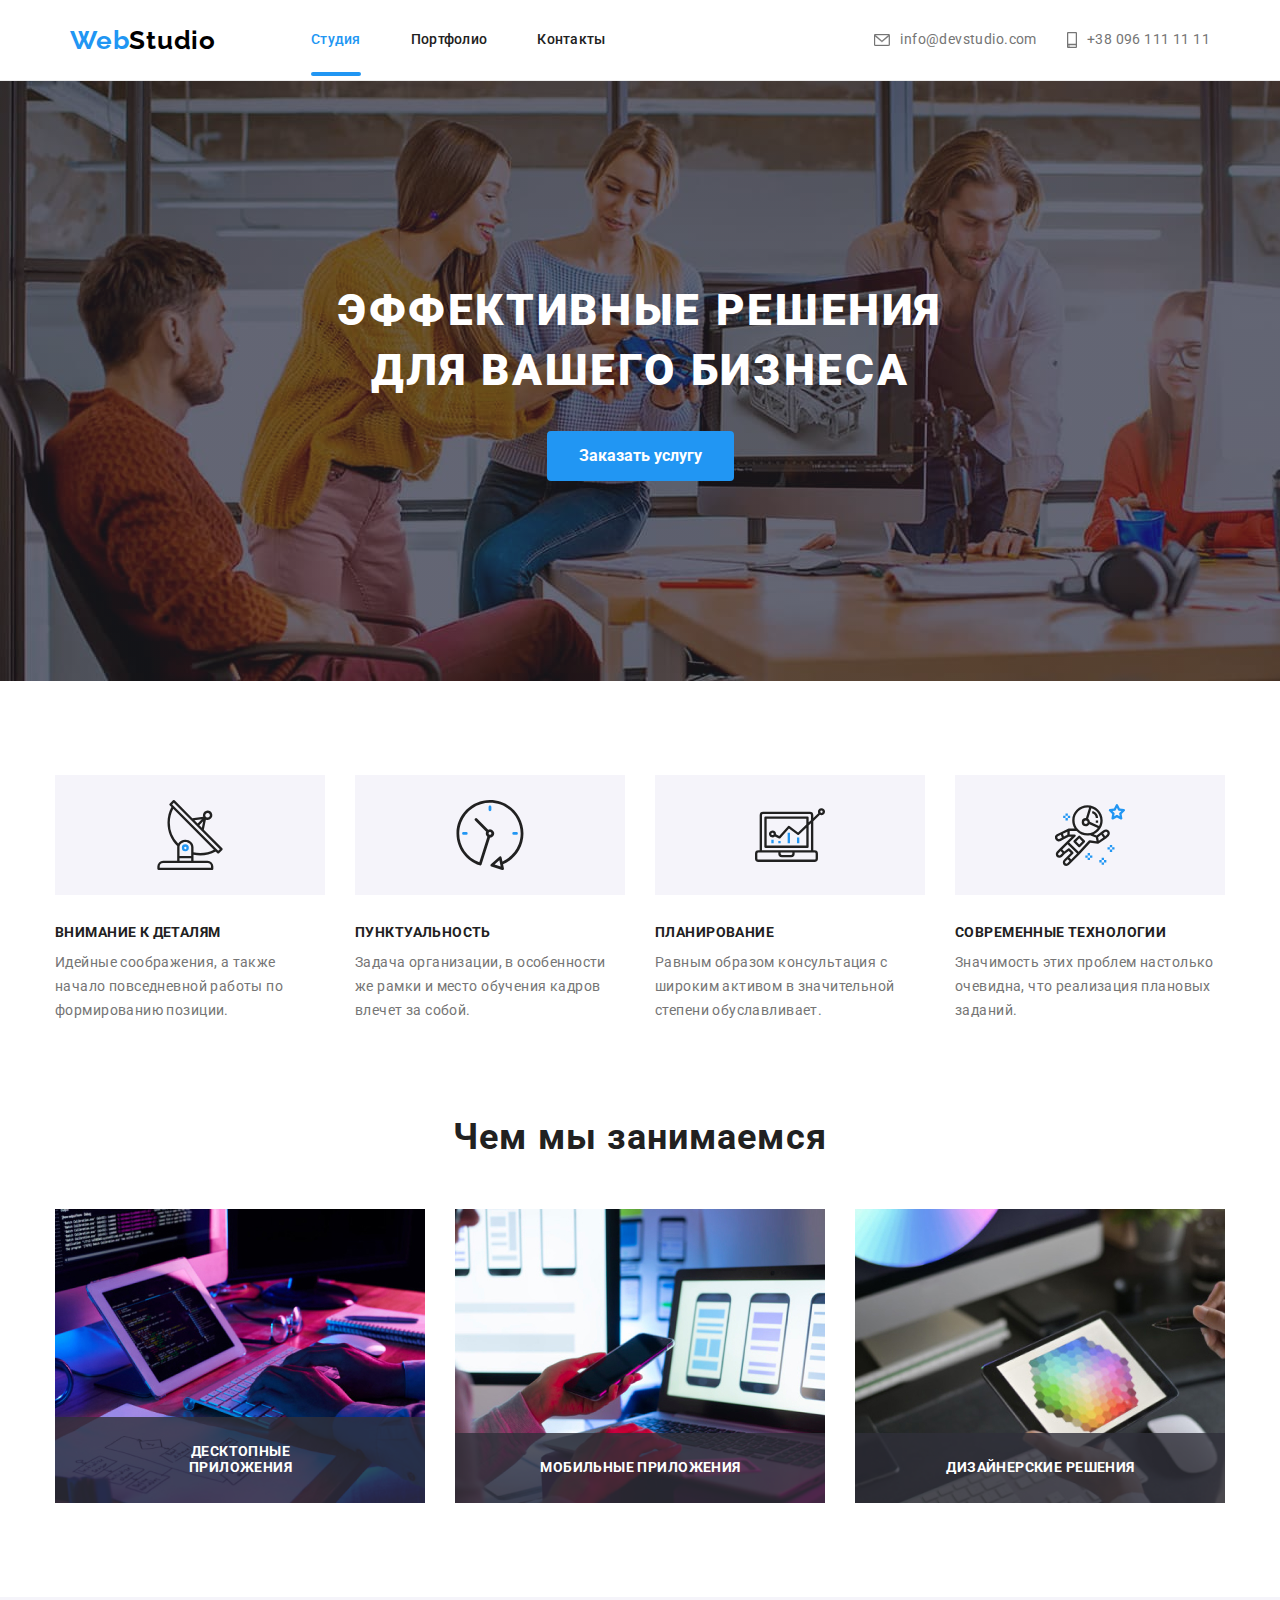
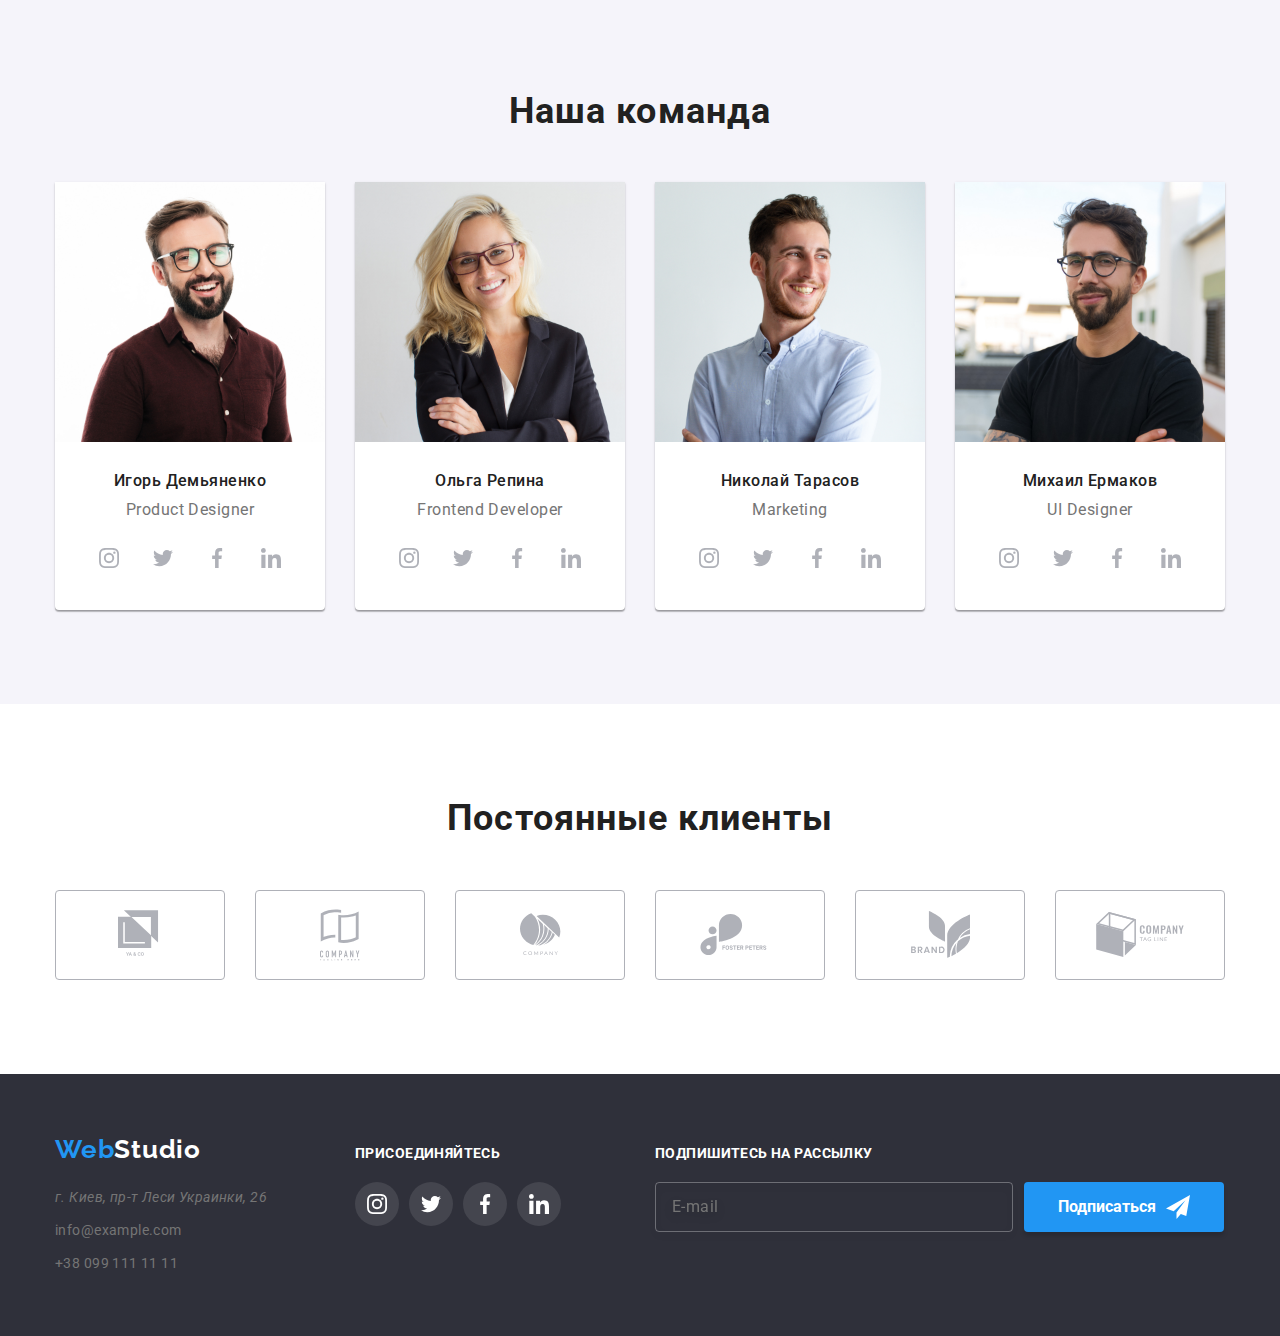
==== commit 991a3a9c: "дз6 готово" ====
--- a/index.html
+++ b/index.html
@@ -381,12 +381,55 @@
                         </li>
                     </ul>
                 </div>
+                <div class="mailing positive">
+                    <h6 class="appeal-text">Подпишитесь на рассылку</h6>
+                    <form class="footer-form">
+                        <input class="footer-field" type="text" name="E-mail" placeholder="E-mail">
+                        <button class="button" type="submit">Подписаться
+                            <svg class="subscribe">
+                                <use href="./images/icons.svg#icon-icon-send"></use>
+                            </svg>
+                        </button>
+                    </form>
+                </div>
             </ul>
         </div>                             
     </footer>
     <div class="backdrop is-hidden" data-modal>
         <div class="modal">
-            <button class="btn-close" data-modal-close>
+            <h6 class="modal-title">Оставьте свои данные, мы вам перезвоним</h6>
+            <form class="form">
+                <label class="form-field-label">
+                    <span class="indicate">Имя</span>
+                    <input class="form-field" type="text" name="user_name">
+                    <svg class="icon" width="12px" height="12px">
+                        <use href="./images/icons.svg#icon-Vector"></use>
+                    </svg>
+                </label>
+                <label class="form-field-label">
+                    <span class="indicate">Телефон</span>
+                    <input class="form-field" type="tel" name="user_phone">
+                    <svg class="icon" width="12px" height="12px">
+                        <use href="./images/icons.svg#icon-Phone"></use>
+                    </svg>
+                </label>
+                <label class="form-field-label">
+                    <span class="indicate">Почта</span>
+                    <input class="form-field" type="mail" name="user_mail">
+                    <svg class="icon" width="15px" height="12px">
+                        <use href="./images/icons.svg#icon-Mail"></use>
+                    </svg>
+                </label>
+                <span class="indicate">Комментарий</span>
+                <textarea class="form-field form-message" name="user_message" cols="30" rows="8" placeholder="Введите текст"></textarea>
+                <label class="consent">
+                    <input class="checkbox" type="checkbox" name="consent">
+                    <span class="checkbox-icon"></span>
+                    Соглашаюсь с рассылкой и принимаю <a href="Условия договора" class="consent-link">Условия договора</a>
+                </label>
+                <button class="button" type="submit">Отправить</button> 
+            </form>
+            <button class="btn-close" type="submit" data-modal-close>
                 <svg width="18px" height="18px">
                     <use href="./images/icons.svg#icon-close"></use>
                 </svg>
--- a/css/styles.css
+++ b/css/styles.css
@@ -108,10 +108,6 @@
   margin-right: 50px;
 }
 
-/* .site-contacts .item:not(:last-child) {
-  margin-right: 50px;
-} */
-
 .site-nav .link {
   font-weight: 500;
   font-size: 14px;
@@ -138,15 +134,25 @@
 .site-nav .link:hover,
 .site-nav .link:focus {
   color: var(--accent-color);
+
+  transition: 250ms cubic-bezier(0.4, 0, 0.2, 1);
+  opacity: 250ms cubic-bezier(0.4, 0, 0.2, 1);
 }
 
 .site-nav .link.current {
   color: var(--accent-color);
+}
+
+.main-nav .site-contacts {
+  display: inline-flex;
 }
 
 .site-contacts .link:hover,
 .site-contacts .link:focus {
   color: var(--accent-color);
+
+  transition: 250ms cubic-bezier(0.4, 0, 0.2, 1);
+  opacity: 250ms cubic-bezier(0.4, 0, 0.2, 1);
 }
 
 .site-contacts .link {
@@ -354,8 +360,12 @@
   background: rgba(255, 255, 255, 0.1);
 }
 
-.social-icons-link:hover {
+.social-icons-link:hover,
+.social-icons-link:focus {
   background-color: var(--accent-color);
+
+  transition: 250ms cubic-bezier(0.4, 0, 0.2, 1);
+  opacity: 250ms cubic-bezier(0.4, 0, 0.2, 1);
 }
 
 .social-icons-item:not(:last-child) {
@@ -372,7 +382,7 @@
   fill: #ffffff;
 }
 
-.social-icons-link:focus .icon {
+.social-icons-link:focus {
   fill: var(--accent-color);
 }
 
@@ -403,11 +413,15 @@
   border: none;
 }
 
-.secondary-button:hover {
+.secondary-button:hover,
+.secondary-button:focus {
   color: var(--primary-white-color);
   background-color: var(--accent-color);
   box-shadow: 0px 3px 1px rgba(0, 0, 0, 0.1), 0px 1px 2px rgba(0, 0, 0, 0.08),
     0px 2px 2px rgba(0, 0, 0, 0.12);
+
+  transition: 250ms cubic-bezier(0.4, 0, 0.2, 1);
+  opacity: 250ms cubic-bezier(0.4, 0, 0.2, 1);
 }
 
 .logo-text {
@@ -446,10 +460,17 @@
 
 .logo-item-link:hover {
   color: var(--accent-color);
-}
-
-.logo-item:hover .icon {
+
+  transition: 250ms cubic-bezier(0.4, 0, 0.2, 1);
+  opacity: 250ms cubic-bezier(0.4, 0, 0.2, 1);
+}
+
+.logo-item:hover .icon,
+.logo-item-link:focus .icon {
   fill: var(--accent-color);
+
+  transition: 250ms cubic-bezier(0.4, 0, 0.2, 1);
+  opacity: 250ms cubic-bezier(0.4, 0, 0.2, 1);
 }
 
 .logo-item .icon {
@@ -487,12 +508,11 @@
 }
 
 .card-set {
-  /* justify-content: space-between; */
+  justify-content: space-between;
   padding: 0;
   margin: 0;
   display: flex;
   flex-wrap: wrap;
-  /* margin-left: -30px; */
 }
 
 .first-container {
@@ -504,14 +524,57 @@
   width: 25%;
 }
 
+.mailing {
+  display: inline-block;
+  margin-top: 12px;
+  width: 25%;
+}
+
+.footer-field {
+  font-weight: 400;
+  font-size: 16px;
+  line-height: 1.25;
+  align-items: center;
+  letter-spacing: 0.03em;
+
+  color: rgba(255, 255, 255, 0.6);
+
+  width: 358px;
+  height: 50px;
+  padding-left: 16px;
+
+  background-color: transparent;
+  border: 1px solid rgba(255, 255, 255, 0.3);
+  box-sizing: border-box;
+  filter: drop-shadow(0px 4px 4px rgba(0, 0, 0, 0.15));
+  border-radius: 4px;
+}
+
+.mailing .button {
+  display: inline-flex;
+  align-items: center;
+  justify-content: center;
+  padding: 0;
+  width: 200px;
+  height: 50px;
+  margin-left: 8px;
+
+  box-shadow: 0px 4px 4px rgba(0, 0, 0, 0.15);
+}
+
+.subscribe {
+  margin-left: 10px;
+  width: 24px;
+  height: 24px;
+}
+
 .positive {
   flex-basis: calc((50% - 45px) / 2);
-  /* margin-left: 30px; */
-}
-
-/* .positive:last-child {
+}
+
+.positive:last-child {
   flex-basis: calc(50% - 15px);
-} */
+}
 
 .footer-container {
   margin-bottom: 20px;
@@ -640,6 +703,8 @@
   width: 100%;
   height: 100%;
   background-color: rgba(0, 0, 0, 0.2);
+  opacity: 1;
+  transition: opacity 400ms;
 }
 
 .backdrop.is-hidden {
@@ -648,19 +713,150 @@
   pointer-events: none;
 }
 
+.is-hidden .modal {
+  transform: translate(0, -100%) scale(0.2);
+}
+
 .modal {
   position: absolute;
   top: 50%;
   left: 50%;
-  transform: translate(-50%, -50%);
+  transform: translate(-50%, -50%) scale(1);
   width: 100%;
   max-width: 528px;
   min-height: 581px;
-  padding: 8px 8px;
   background-color: #ffffff;
   box-shadow: 0px 1px 3px rgba(0, 0, 0, 0.12), 0px 1px 1px rgba(0, 0, 0, 0.14),
     0px 2px 1px rgba(0, 0, 0, 0.2);
   border-radius: 4px;
+  transition: transform 500ms;
+}
+
+.modal-title {
+  margin-top: 40px;
+  margin-right: 40px;
+  margin-left: 40px;
+  margin-bottom: 12px;
+
+  font-weight: 700;
+  font-size: 20px;
+  line-height: 1.15;
+  text-align: center;
+  letter-spacing: 0.03em;
+
+  color: #212121;
+}
+
+.modal .icon {
+  stroke: var(--title-text-color);
+}
+
+.form {
+  padding-left: 40px;
+  padding-right: 40px;
+}
+
+.modal .form-field:focus + .icon {
+  fill: var(--accent-color);
+}
+
+.form-field-label {
+  position: relative;
+}
+
+.form-field-label .icon {
+  position: absolute;
+  left: 15px;
+  top: 34px;
+}
+
+.indicate {
+  font-weight: 400;
+  font-size: 12px;
+  line-height: 1.16;
+  letter-spacing: 0.01em;
+
+  color: #757575;
+}
+
+.form-field {
+  width: 448px;
+  height: 40px;
+  padding-left: 42px;
+  margin-bottom: 10px;
+  border: 1px solid rgba(33, 33, 33, 0.2);
+  box-sizing: border-box;
+  border-radius: 4px;
+  cursor: pointer;
+}
+
+.form-field::placeholder {
+  font-weight: 400;
+  font-size: 12px;
+  line-height: 1.16;
+  letter-spacing: 0.01em;
+
+  color: rgba(117, 117, 117, 0.5);
+}
+
+.form-field:focus {
+  outline: none;
+  border: 1px solid var(--accent-color);
+  box-sizing: border-box;
+  border-radius: 4px;
+}
+
+.form-message {
+  height: 120px;
+  padding-left: 16px;
+  padding-top: 12px;
+  margin-bottom: 20px;
+  resize: none;
+}
+
+.checkbox {
+  -webkit-appearance: none;
+  appearance: none;
+
+  position: absolute;
+}
+
+.checkbox-icon {
+  display: inline-block;
+  width: 16px;
+  height: 15px;
+  margin-right: 7px;
+
+  border: 2px solid var(--title-text-color);
+  border-radius: 2px;
+}
+
+.checkbox:checked + .checkbox-icon {
+  border-color: var(--accent-color);
+  background-color: var(--accent-color);
+  background-image: url('../images/check.svg');
+  background-size: contain;
+  background-origin: border-box;
+}
+
+.consent {
+  display: inline-flex;
+  align-items: center;
+  padding-left: 13px;
+  padding-bottom: 30px;
+}
+
+.consent-link {
+  color: var(--accent-color);
+}
+
+.modal .button {
+  width: 200px;
+  height: 50px;
+  margin-left: 124px;
+  margin-bottom: 40px;
+
+  box-shadow: 0px 4px 4px rgba(0, 0, 0, 0.15);
 }
 
 .btn-close {
@@ -674,4 +870,7 @@
   height: 30px;
   border: none;
   border-radius: 50%;
-}
+  cursor: pointer;
+  border: 1px solid rgba(0, 0, 0, 0.1);
+  background-color: #ffffff;
+}
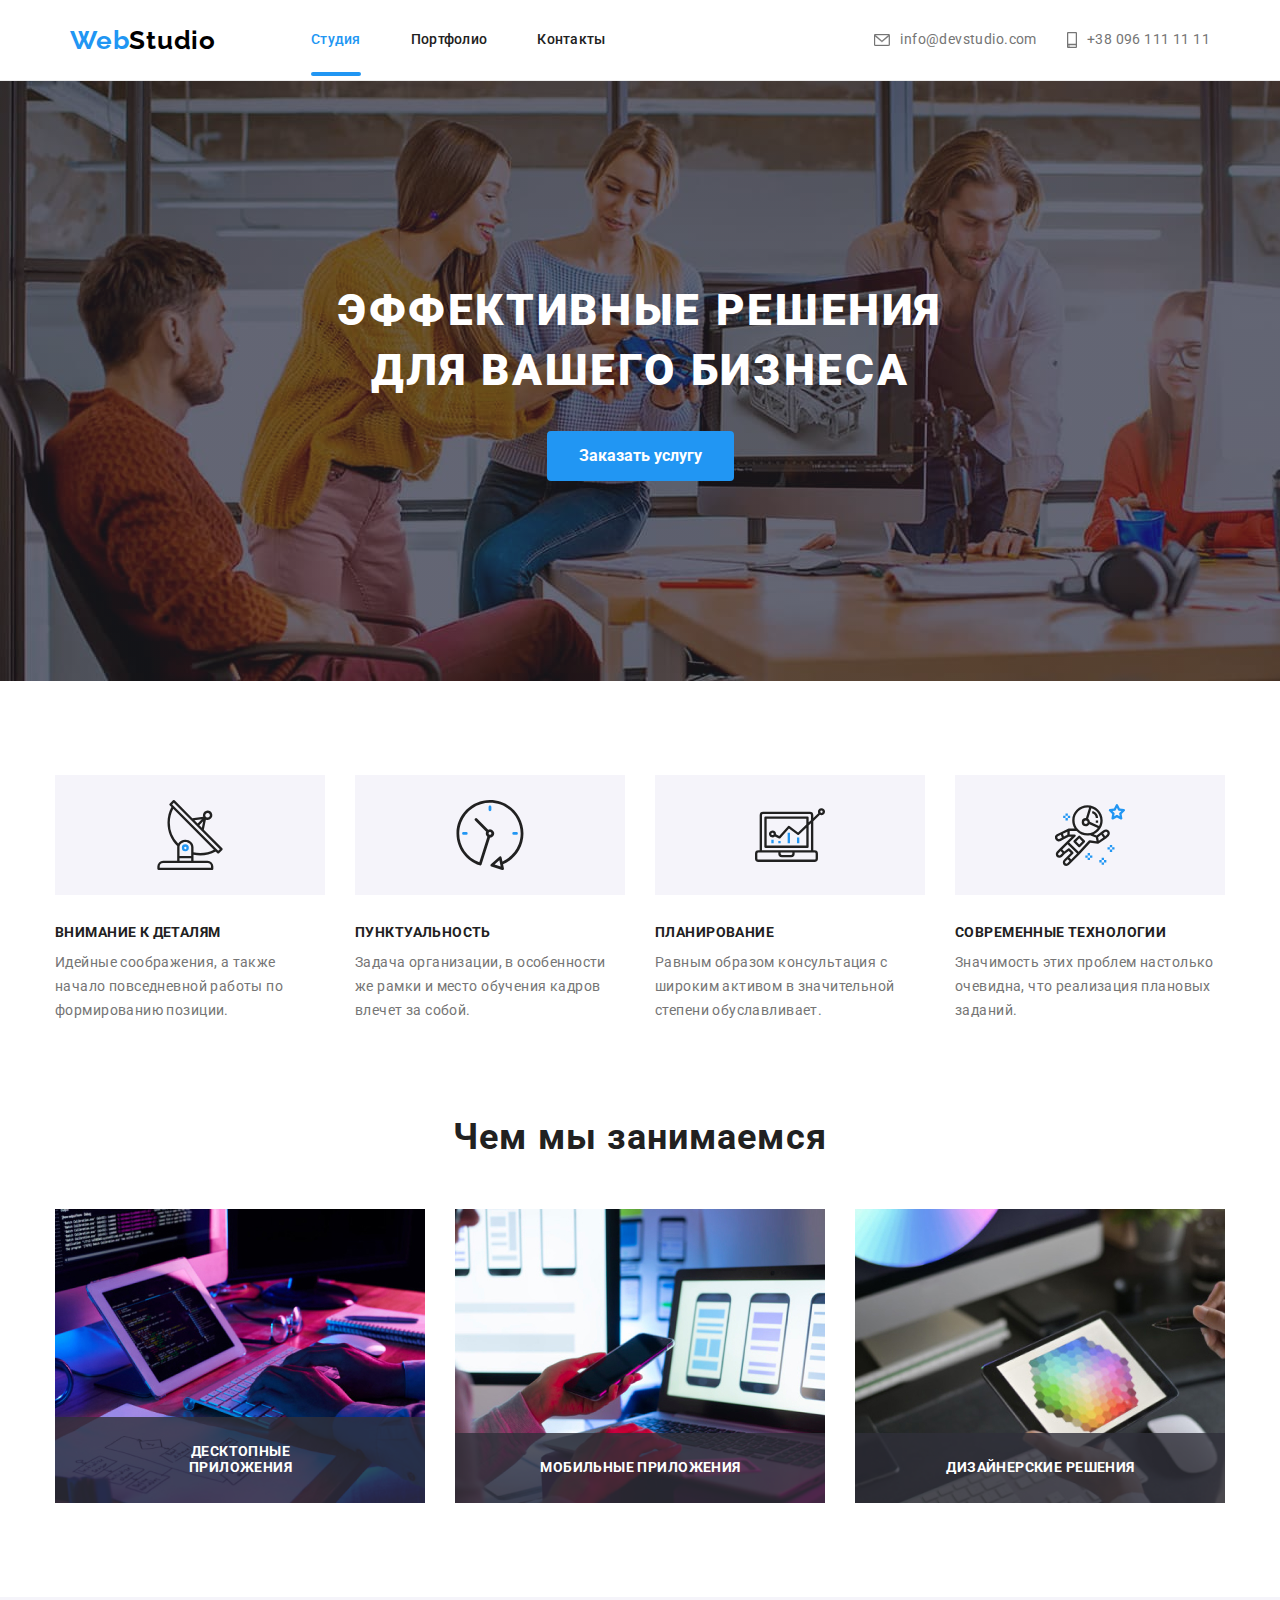
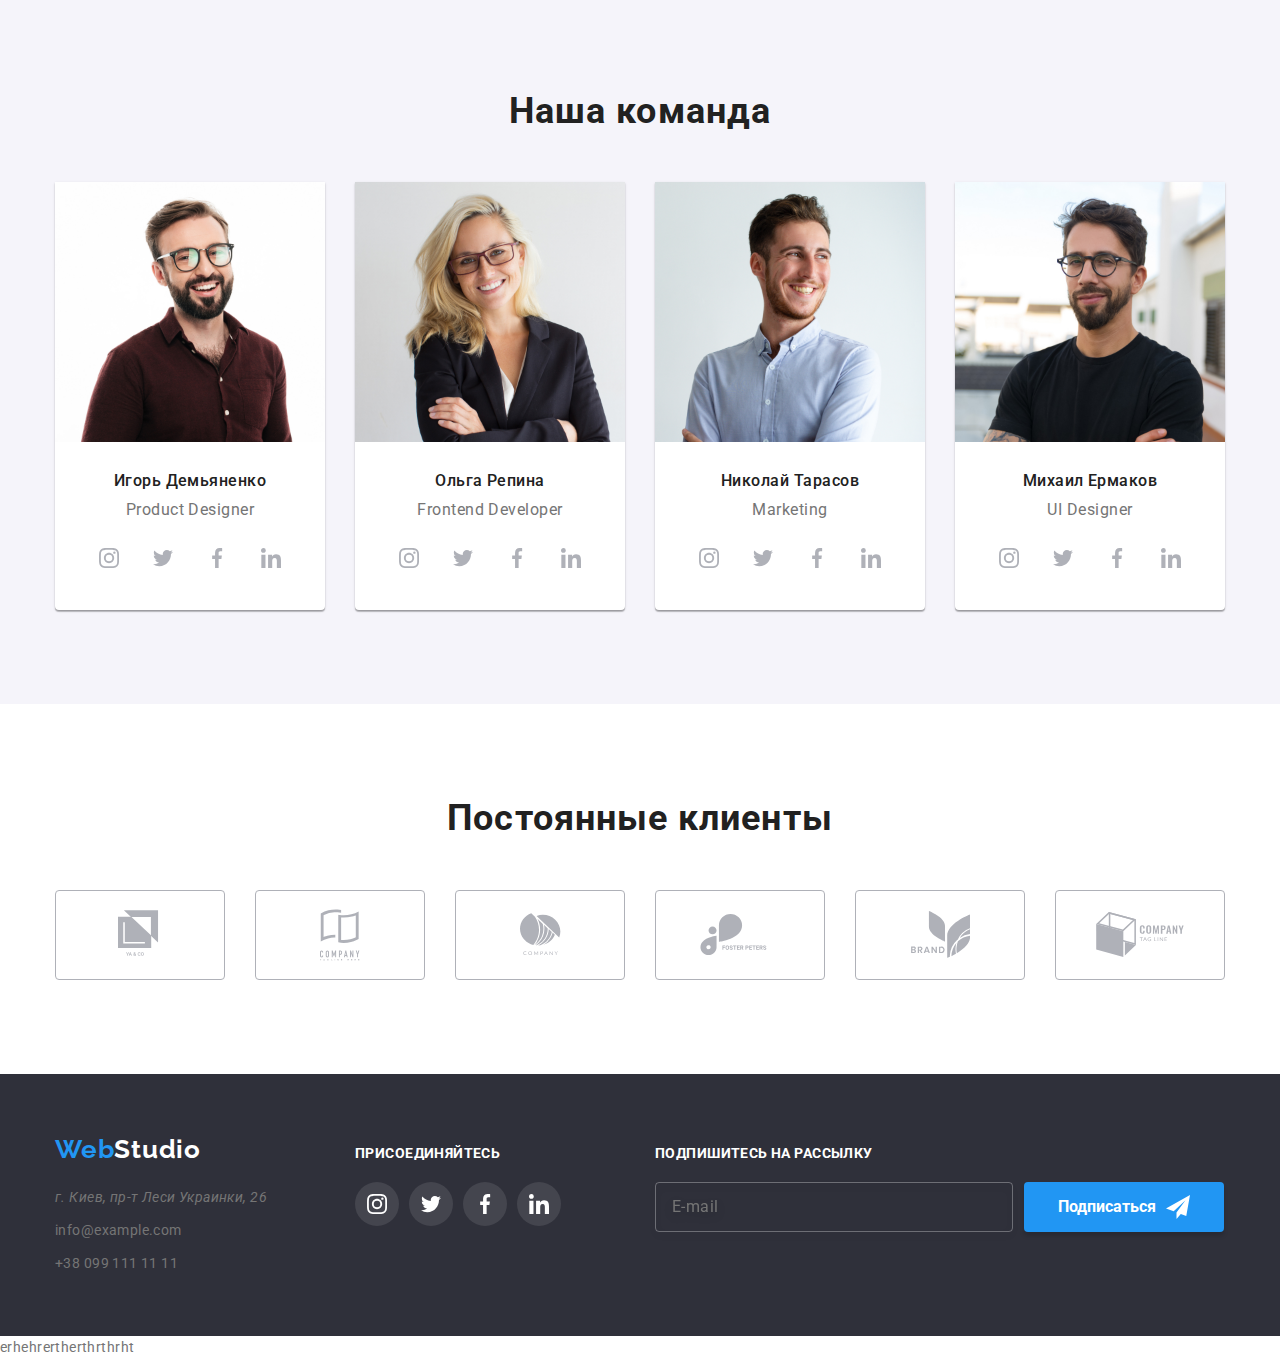
==== commit d4fd2831: "проверка" ====
--- a/index.html
+++ b/index.html
@@ -438,4 +438,5 @@
     </div>
     <script src="./js/script.js"></script>
 </body>
-</html>+</html>
+erhehrertherthrthrht